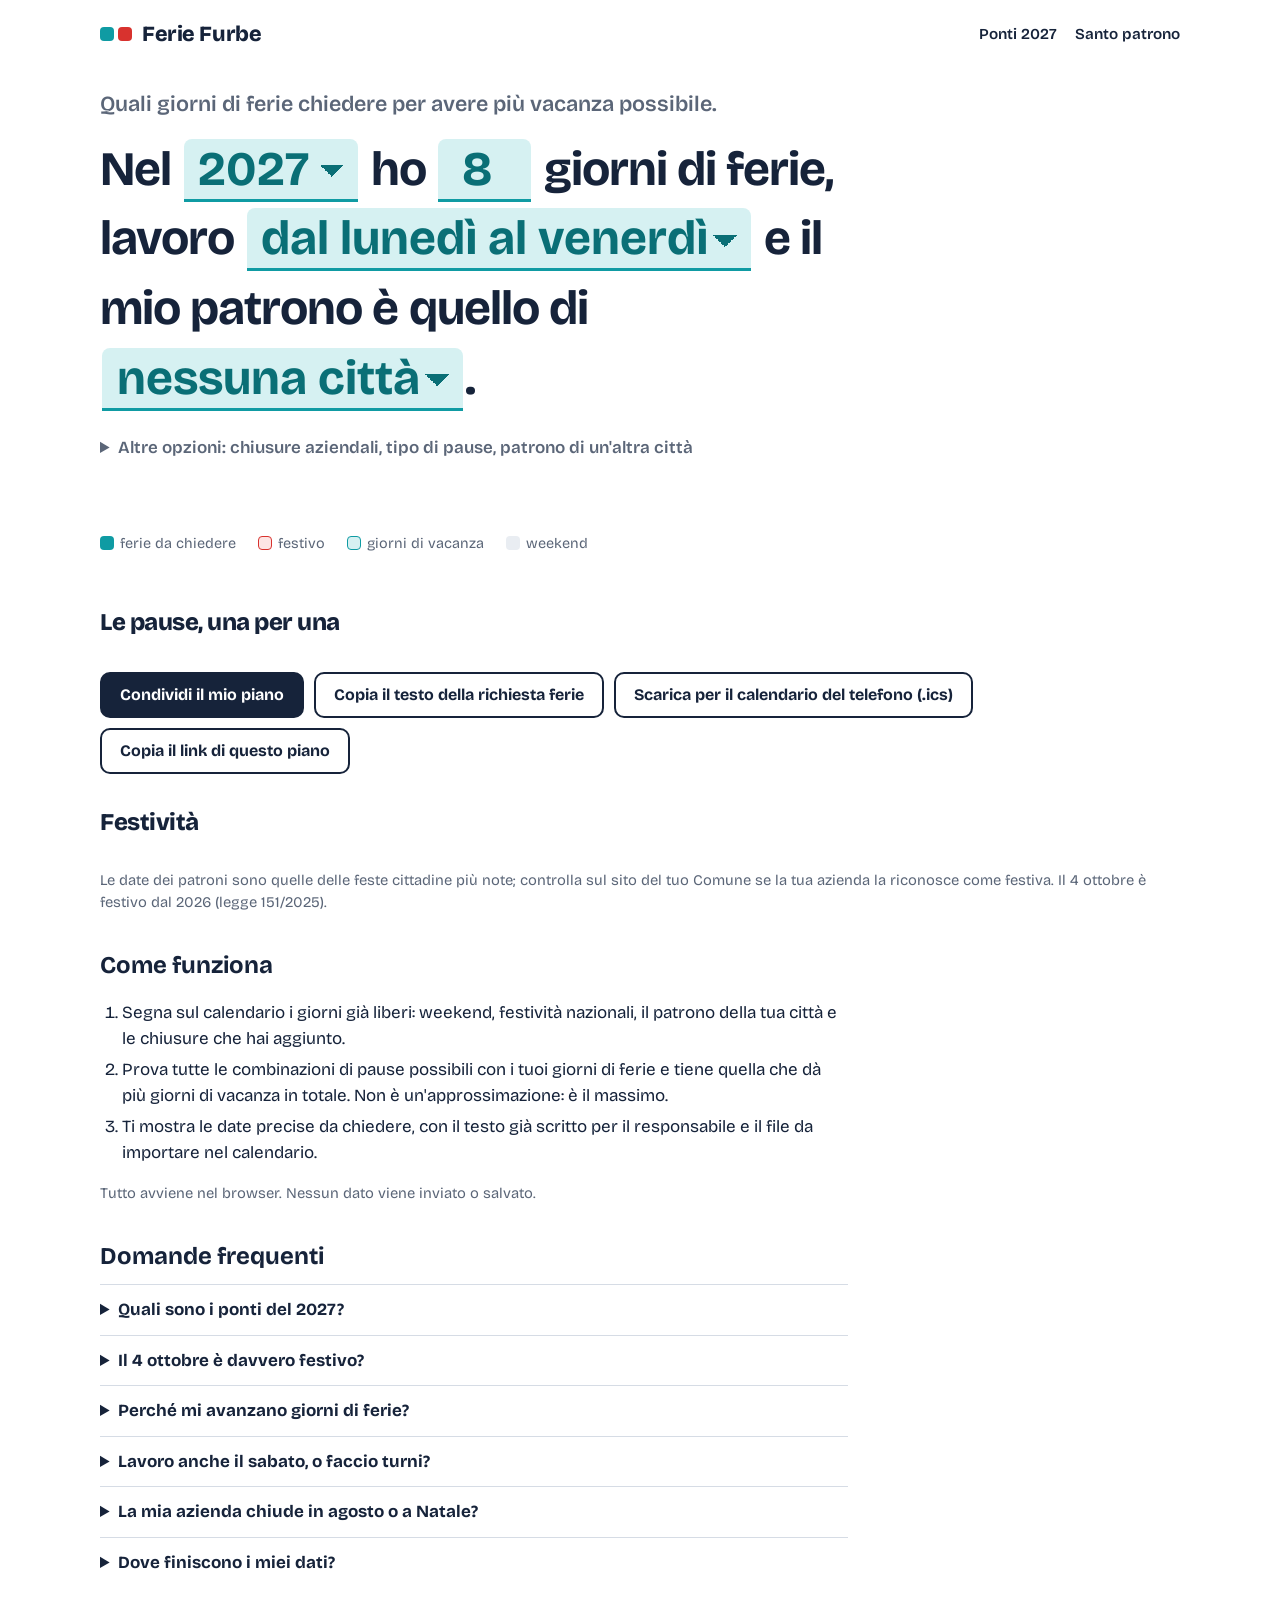
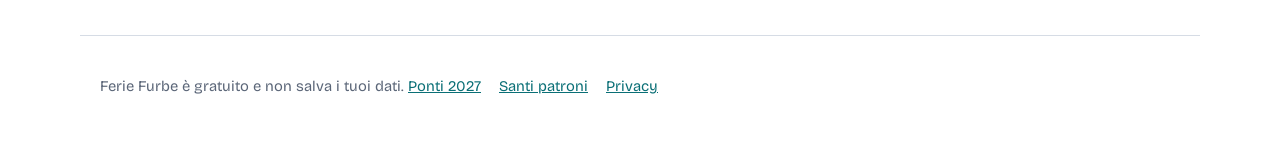
==== index.html @ 69b78f20 "Pubblica Ferie Furbe" ====
<!doctype html>
<html lang="it">
<head>
<meta charset="utf-8">
<meta name="viewport" content="width=device-width, initial-scale=1">
<title>Ponti 2027: calcola quali giorni di ferie chiedere</title>
<meta name="description" content="Scrivi quanti giorni di ferie hai e la tua città: Ferie Furbe ti dice quali giorni chiedere nel 2027 per avere il massimo di giorni di vacanza, con calendario, file per il telefono e testo per la richiesta. Gratis, senza registrazione.">
<link rel="canonical" href="https://strumentigratisitalia.github.io/ferie-furbe/">
<meta name="theme-color" content="#16233a">
<meta property="og:type" content="website">
<meta property="og:locale" content="it_IT">
<meta property="og:site_name" content="Ferie Furbe">
<meta property="og:title" content="Ponti 2027: quali giorni di ferie chiedere per il massimo di vacanza">
<meta property="og:description" content="Metti i tuoi giorni di ferie e la tua città. Ti dice quali date chiedere, con calendario e testo pronto per la richiesta.">
<meta property="og:url" content="https://strumentigratisitalia.github.io/ferie-furbe/">
<meta property="og:image" content="https://strumentigratisitalia.github.io/ferie-furbe/og.png">
<meta name="twitter:card" content="summary_large_image">
<link rel="icon" href="favicon.svg" type="image/svg+xml">
<link rel="preconnect" href="https://fonts.googleapis.com">
<link rel="preconnect" href="https://fonts.gstatic.com" crossorigin>
<link href="https://fonts.googleapis.com/css2?family=Bricolage+Grotesque:opsz,wght@12..96,400..800&display=swap" rel="stylesheet">
<link rel="stylesheet" href="style.css">
<script type="application/ld+json">
{
  "@context": "https://schema.org",
  "@type": "WebApplication",
  "name": "Ferie Furbe",
  "url": "https://strumentigratisitalia.github.io/ferie-furbe/",
  "applicationCategory": "UtilitiesApplication",
  "operatingSystem": "Qualsiasi browser",
  "inLanguage": "it",
  "description": "Calcolatore gratuito dei ponti e del piano ferie ottimale per il 2027 (e 2026, 2028): festività nazionali, santo patrono, settimana lavorativa e chiusure aziendali. Restituisce le date precise da chiedere, un calendario, un file .ics e il testo della richiesta ferie.",
  "offers": { "@type": "Offer", "price": "0", "priceCurrency": "EUR" }
}
</script>
<script type="application/ld+json">
{
  "@context": "https://schema.org",
  "@type": "FAQPage",
  "mainEntity": [
    {"@type": "Question", "name": "Quali sono i ponti del 2027?", "acceptedAnswer": {"@type": "Answer", "text": "Nel 2027 i ponti più convenienti sono: 1-6 gennaio (Capodanno venerdì, Epifania mercoledì: con 2 giorni di ferie si fanno 6 giorni), Pasqua 28 marzo con Pasquetta il 29, 2 giugno mercoledì (2 ferie per 5 giorni), 4 ottobre lunedì (weekend lungo gratis), 1 novembre lunedì (weekend lungo gratis), 8 dicembre mercoledì (2 ferie per 5 giorni). Il 25 aprile e il 15 agosto cadono di domenica, il 1° maggio e Natale di sabato."}},
    {"@type": "Question", "name": "Il 4 ottobre è festivo?", "acceptedAnswer": {"@type": "Answer", "text": "Sì, dal 2026. La legge 8 ottobre 2025 n. 151 ha reintrodotto la festa nazionale di San Francesco d'Assisi. Nel 2027 il 4 ottobre cade di lunedì."}},
    {"@type": "Question", "name": "Come funziona il calcolo?", "acceptedAnswer": {"@type": "Answer", "text": "Il sito considera tutti i giorni dell'anno, segna weekend, festività nazionali, patrono e chiusure aziendali, e con un algoritmo esatto (programmazione dinamica) sceglie l'insieme di pause che dà più giorni di vacanza con i giorni di ferie disponibili."}},
    {"@type": "Question", "name": "I miei dati vengono salvati?", "acceptedAnswer": {"@type": "Answer", "text": "No. Il calcolo avviene nel browser e non c'è nessun server che riceve i dati. Il link che condividi contiene solo i parametri che hai scelto."}}
  ]
}
</script>
</head>
<body>
<a class="skip" href="#frase-form">Vai al calcolo</a>

<header class="top">
  <a class="brand" href="./"><i aria-hidden="true"></i>Ferie Furbe</a>
  <nav><a href="ponti-2027/">Ponti 2027</a><a href="santo-patrono/">Santo patrono</a></nav>
</header>

<main>
  <section class="hero">
    <h1>Quali giorni di ferie chiedere per avere più vacanza possibile.</h1>
    <form id="form" novalidate>
      <p class="frase-form" id="frase-form">Nel
        <select id="anno" class="campo" aria-label="Anno"><option>2026</option><option selected>2027</option><option>2028</option></select>
        ho <input id="ferie" class="campo" type="number" inputmode="numeric" min="0" max="60" value="8" aria-label="Giorni di ferie disponibili"> giorni di ferie, lavoro
        <select id="settimana" class="campo" aria-label="Settimana lavorativa"><option value="5">dal lunedì al venerdì</option><option value="6">dal lunedì al sabato</option></select>
        e il mio patrono è quello di <select id="citta" class="campo" aria-label="Città per il santo patrono"><option value="">nessuna città</option></select>.
      </p>

      <p class="risultato" id="frase" aria-live="polite"></p>
      <p id="err" class="err" role="alert" hidden></p>

      <details class="opzioni">
        <summary>Altre opzioni: chiusure aziendali, tipo di pause, patrono di un'altra città</summary>
        <div class="opz-grid">
          <label>Preferisco
            <select id="strategia">
              <option value="mix">Un mix: pause da 4 a 16 giorni</option>
              <option value="brevi">Tanti ponti brevi (3-5 giorni)</option>
              <option value="lunghe">Poche vacanze lunghe (9 giorni o più)</option>
            </select>
          </label>
          <label>Chiusure aziendali o giorni già liberi <small>(es. 24/12, 31/12, 16/8)</small>
            <textarea id="chiusure" placeholder="24/12, 31/12"></textarea>
          </label>
          <label hidden>Data del patrono <small>(giorno/mese)</small>
            <input id="patronoData" placeholder="es. 19/9">
          </label>
          <label class="check"><input type="checkbox" id="pentecoste"> Lunedì di Pentecoste festivo (Alto Adige)</label>
        </div>
      </details>
    </form>
  </section>

  <section id="risultato" aria-labelledby="cal-h">
    <h2 id="cal-h" class="visually-hidden" style="position:absolute;left:-999px">Calendario dell'anno</h2>
    <div class="anno-cal" id="calendario"></div>
    <p class="legenda"><span><i style="background:var(--mare)"></i>ferie da chiedere</span><span><i style="background:var(--rosso-chiaro);border:1px solid var(--rosso)"></i>festivo</span><span><i style="background:var(--mare-chiaro);border:1px solid var(--mare)"></i>giorni di vacanza</span><span><i style="background:var(--libero)"></i>weekend</span></p>
  </section>

  <section class="sezione" aria-labelledby="pause-h">
    <h2 id="pause-h">Le pause, una per una</h2>
    <ol class="pause" id="pause"></ol>
    <div class="azioni" id="azioni" hidden>
      <button type="button" class="btn btn-primario" id="condividi">Condividi il mio piano</button>
      <button type="button" class="btn" id="copiaRichiesta">Copia il testo della richiesta ferie</button>
      <button type="button" class="btn" id="scaricaIcs">Scarica per il calendario del telefono (.ics)</button>
      <button type="button" class="btn" id="copiaLink">Copia il link di questo piano</button>
    </div>
    <div id="gratis-box" hidden>
      <h3 style="margin:24px 0 6px;font-size:1.1rem">Weekend lunghi senza spendere ferie</h3>
      <ul class="gratis" id="gratis"></ul>
    </div>
  </section>

  <section class="sezione" aria-labelledby="festivi-h">
    <h2 id="festivi-h">Festività</h2>
    <ul class="festivi" id="festivi"></ul>
    <p class="hint">Le date dei patroni sono quelle delle feste cittadine più note; controlla sul sito del tuo Comune se la tua azienda la riconosce come festiva. Il 4 ottobre è festivo dal 2026 (legge 151/2025).</p>
  </section>

  <section class="testo" aria-labelledby="how-h">
    <h2 id="how-h">Come funziona</h2>
    <ol>
      <li>Segna sul calendario i giorni già liberi: weekend, festività nazionali, il patrono della tua città e le chiusure che hai aggiunto.</li>
      <li>Prova tutte le combinazioni di pause possibili con i tuoi giorni di ferie e tiene quella che dà più giorni di vacanza in totale. Non è un'approssimazione: è il massimo.</li>
      <li>Ti mostra le date precise da chiedere, con il testo già scritto per il responsabile e il file da importare nel calendario.</li>
    </ol>
    <p class="hint">Tutto avviene nel browser. Nessun dato viene inviato o salvato.</p>
  </section>

  <section class="testo faq" aria-labelledby="faq-h">
    <h2 id="faq-h">Domande frequenti</h2>
    <details><summary>Quali sono i ponti del 2027?</summary><p>I migliori: 1-6 gennaio (Capodanno venerdì ed Epifania mercoledì: con 2 ferie fai 6 giorni), Pasqua il 28 marzo con Pasquetta il 29, 2 giugno mercoledì (2 ferie per 5 giorni), 4 ottobre e 1° novembre di lunedì (weekend lunghi gratis), 8 dicembre mercoledì (2 ferie per 5 giorni). Il 25 aprile e Ferragosto cadono di domenica, il 1° maggio e Natale di sabato. Tutto nella <a href="ponti-2027/">pagina sui ponti 2027</a>.</p></details>
    <details><summary>Il 4 ottobre è davvero festivo?</summary><p>Sì, dal 2026: la legge 8 ottobre 2025 n. 151 ha reintrodotto la festa nazionale di San Francesco. Nel 2027 cade di lunedì.</p></details>
    <details><summary>Perché mi avanzano giorni di ferie?</summary><p>Perché con quelli in più non si otterrebbe nessuna pausa che rientra nel tipo scelto (per esempio pause da almeno 4 giorni). Puoi scegliere "Tanti ponti brevi" per usarli tutti, oppure tenerli per imprevisti.</p></details>
    <details><summary>Lavoro anche il sabato, o faccio turni?</summary><p>Puoi scegliere la settimana dal lunedì al sabato. Per i turni il calcolo non è preciso, perché i riposi cambiano ogni settimana.</p></details>
    <details><summary>La mia azienda chiude in agosto o a Natale?</summary><p>Scrivi quei giorni tra le chiusure aziendali: vengono trattati come già liberi e non ti costano ferie.</p></details>
    <details><summary>Dove finiscono i miei dati?</summary><p>Da nessuna parte. Il calcolo avviene sul tuo telefono o computer. Il link che condividi contiene solo i parametri che hai scelto, non il tuo nome.</p></details>
  </section>
</main>

<footer class="foot">
  <p>Ferie Furbe è gratuito e non salva i tuoi dati. <a href="ponti-2027/">Ponti 2027</a> <a href="santo-patrono/">Santi patroni</a> <a href="privacy/">Privacy</a></p>
</footer>
<p id="toast" class="toast" role="status" hidden></p>

<script src="festivita.js"></script>
<script src="ottimizza.js"></script>
<script src="app.js"></script>
</body>
</html>
---- style.css ----
:root {
  --ink: #16233a;
  --ink-2: #5b6678;
  --bg: #ffffff;
  --bg-2: #f3f5f8;
  --line: #d6dce5;
  --rosso: #d8322e;
  --rosso-chiaro: #fde5e4;
  --mare: #0f9ba3;
  --mare-scuro: #0a6f76;
  --mare-chiaro: #d6f1f2;
  --libero: #e9edf2;
  --font: "Bricolage Grotesque", system-ui, -apple-system, "Segoe UI", sans-serif;
}

* { box-sizing: border-box; }
html { scroll-behavior: smooth; }
@media (prefers-reduced-motion: reduce) { html { scroll-behavior: auto; } *, *::before, *::after { animation: none !important; transition: none !important; } }

body { margin: 0; font: 400 1.0625rem/1.5 var(--font); color: var(--ink); background: var(--bg); -webkit-font-smoothing: antialiased; }
a { color: var(--mare-scuro); }
:focus-visible { outline: 3px solid var(--mare); outline-offset: 2px; border-radius: 4px; }
.skip { position: absolute; left: -999px; }
.skip:focus { left: 16px; top: 16px; background: var(--ink); color: #fff; padding: 8px 12px; z-index: 9; }

.top { display: flex; justify-content: space-between; align-items: center; gap: 16px; max-width: 1120px; margin: 0 auto; padding: 18px 20px; }
.brand { font-weight: 800; font-size: 1.35rem; text-decoration: none; color: var(--ink); letter-spacing: -.02em; display: inline-flex; align-items: center; gap: 10px; }
.brand i { width: 14px; height: 14px; border-radius: 4px; background: var(--mare); display: inline-block; box-shadow: 18px 0 0 var(--rosso); margin-right: 18px; }
.top nav { display: flex; gap: 18px; font-weight: 600; font-size: .95rem; }
.top nav a { text-decoration: none; color: var(--ink); }
.top nav a:hover { text-decoration: underline; }

main { max-width: 1120px; margin: 0 auto; padding: 0 20px 48px; }

/* Frase-modulo */
.hero { padding: 20px 0 8px; }
.hero h1 { font-size: clamp(1.1rem, 2.2vw, 1.35rem); font-weight: 600; color: var(--ink-2); margin: 0 0 14px; }
.frase-form { font-size: clamp(1.6rem, 4.6vw, 3rem); font-weight: 700; line-height: 1.45; letter-spacing: -.02em; max-width: 24ch; margin: 0; text-wrap: pretty; }
.frase-form .campo {
  display: inline-block; vertical-align: baseline; font: inherit; color: var(--mare-scuro); background: var(--mare-chiaro);
  border: 0; border-bottom: 3px solid var(--mare); border-radius: 8px 8px 0 0; padding: 0 .3em; margin: 0 .05em; min-height: 0; line-height: 1.25;
  width: auto; max-width: 100%; cursor: pointer;
}
.frase-form select.campo { appearance: none; -webkit-appearance: none; padding-right: .9em; background-image: linear-gradient(45deg, transparent 50%, var(--mare-scuro) 50%), linear-gradient(135deg, var(--mare-scuro) 50%, transparent 50%); background-position: calc(100% - .55em) 55%, calc(100% - .3em) 55%; background-size: .25em .25em; background-repeat: no-repeat; }
.frase-form input.campo { width: 3ch; text-align: center; }
.frase-form .campo:focus { outline: 3px solid var(--mare); outline-offset: 2px; }
#citta.campo { max-width: 12ch; text-overflow: ellipsis; }

.risultato { margin: 22px 0 8px; font-size: clamp(1.2rem, 2.6vw, 1.6rem); line-height: 1.4; max-width: 44ch; }
.risultato b { color: var(--mare-scuro); }
.err { color: var(--rosso); font-weight: 600; }

details.opzioni { margin: 14px 0 26px; }
details.opzioni summary { cursor: pointer; font-weight: 600; color: var(--ink-2); }
.opz-grid { display: grid; grid-template-columns: repeat(auto-fit, minmax(240px, 1fr)); gap: 16px; margin-top: 14px; }
label { display: block; font-weight: 600; font-size: .95rem; }
label small { font-weight: 400; color: var(--ink-2); }
.opz-grid input, .opz-grid select, .opz-grid textarea { display: block; width: 100%; margin-top: 6px; font: inherit; font-size: 1rem; padding: 10px 12px; border: 2px solid var(--line); border-radius: 10px; background: #fff; min-height: 46px; color: var(--ink); }
.opz-grid textarea { min-height: 70px; resize: vertical; }
.check { display: flex; gap: 10px; align-items: center; font-weight: 600; }
.check input { width: 22px; height: 22px; margin: 0; }

/* Calendario annuale */
.anno-cal { display: grid; grid-template-columns: repeat(4, 1fr); gap: 18px 22px; padding: 22px 0 10px; }
.mese h3 { margin: 0 0 6px; font-size: 1rem; font-weight: 700; text-transform: capitalize; }
.griglia { display: grid; grid-template-columns: repeat(7, 1fr); gap: 3px; }
.griglia span { aspect-ratio: 1; display: grid; place-items: center; font-size: .78rem; border-radius: 6px; background: #fff; color: var(--ink); border: 1px solid transparent; }
.griglia .libero { background: var(--libero); color: var(--ink-2); }
.griglia .festivo { background: var(--rosso-chiaro); color: var(--rosso); font-weight: 700; }
.griglia .pausa { border-color: var(--mare); }
.griglia .festivo.pausa { background: var(--rosso); color: #fff; }
.griglia .libero.pausa { background: var(--mare-chiaro); color: var(--mare-scuro); }
.griglia .ferie { background: var(--mare); color: #fff; font-weight: 800; }
.legenda { display: flex; flex-wrap: wrap; gap: 14px 22px; font-size: .9rem; color: var(--ink-2); margin: 6px 0 20px; }
.legenda i { display: inline-block; width: 14px; height: 14px; border-radius: 4px; vertical-align: -2px; margin-right: 6px; }

/* Pause */
.sezione { padding: 30px 0 0; }
.sezione h2 { font-size: 1.5rem; font-weight: 800; letter-spacing: -.02em; margin: 0 0 14px; }
.pause { list-style: none; padding: 0; margin: 0; display: grid; gap: 10px; }
.pause li { display: grid; grid-template-columns: 1.3fr .6fr 2fr; gap: 10px 18px; align-items: baseline; padding: 14px 16px; border: 1px solid var(--line); border-left: 6px solid var(--mare); border-radius: 10px; background: var(--bg-2); }
.p-date { font-weight: 700; }
.freccia { color: var(--ink-2); font-weight: 400; }
.p-tot b { font-size: 1.5rem; color: var(--mare-scuro); }
.p-ferie { color: var(--ink-2); font-size: .95rem; }
.gratis { padding-left: 1.2em; color: var(--ink-2); }
.azioni { display: flex; flex-wrap: wrap; gap: 10px; margin-top: 18px; }
.btn { display: inline-flex; align-items: center; justify-content: center; gap: 8px; font: 700 1rem/1 var(--font); padding: 13px 18px; border-radius: 10px; border: 2px solid var(--ink); background: #fff; color: var(--ink); cursor: pointer; min-height: 46px; text-decoration: none; }
.btn:hover { background: var(--bg-2); }
.btn-primario { background: var(--ink); color: #fff; }
.btn-primario:hover { background: #22324f; }
.hint { color: var(--ink-2); font-size: .92rem; }

.festivi { list-style: none; padding: 0; margin: 0; columns: 2; column-gap: 32px; }
.festivi li { display: flex; justify-content: space-between; gap: 12px; padding: 7px 0; border-bottom: 1px solid var(--line); break-inside: avoid; font-size: .97rem; }
.festivi small { color: var(--ink-2); }

.testo { max-width: 68ch; }
.testo h2 { font-size: 1.5rem; margin: 34px 0 10px; }
.testo h3 { font-size: 1.15rem; margin: 22px 0 6px; }
.testo ol, .testo ul { padding-left: 1.3em; }
.testo li { margin-bottom: 6px; }
.faq details { border-top: 1px solid var(--line); padding: 12px 0; }
.faq summary { font-weight: 700; cursor: pointer; }
.faq p { margin: 8px 0 0; color: #2d3748; }

table.tab { border-collapse: collapse; width: 100%; font-size: .97rem; }
table.tab th, table.tab td { text-align: left; padding: 9px 8px; border-bottom: 1px solid var(--line); vertical-align: top; }
table.tab th { font-weight: 700; }
.tab .we { color: var(--ink-2); }

.toast { position: fixed; left: 50%; bottom: 20px; transform: translateX(-50%); background: var(--ink); color: #fff; padding: 12px 18px; border-radius: 10px; font-weight: 600; z-index: 5; max-width: calc(100% - 32px); text-align: center; }

.foot { max-width: 1120px; margin: 0 auto; padding: 24px 20px 44px; font-size: .92rem; color: var(--ink-2); border-top: 1px solid var(--line); }
.foot a { margin-right: 14px; }

@media (max-width: 900px) { .anno-cal { grid-template-columns: repeat(3, 1fr); } }
@media (max-width: 640px) {
  .anno-cal { grid-template-columns: repeat(2, 1fr); gap: 14px; }
  .griglia span { font-size: .72rem; border-radius: 4px; }
  .pause li { grid-template-columns: 1fr; gap: 4px; }
  .festivi { columns: 1; }
  .frase-form { max-width: none; }
  .btn { width: 100%; }
}
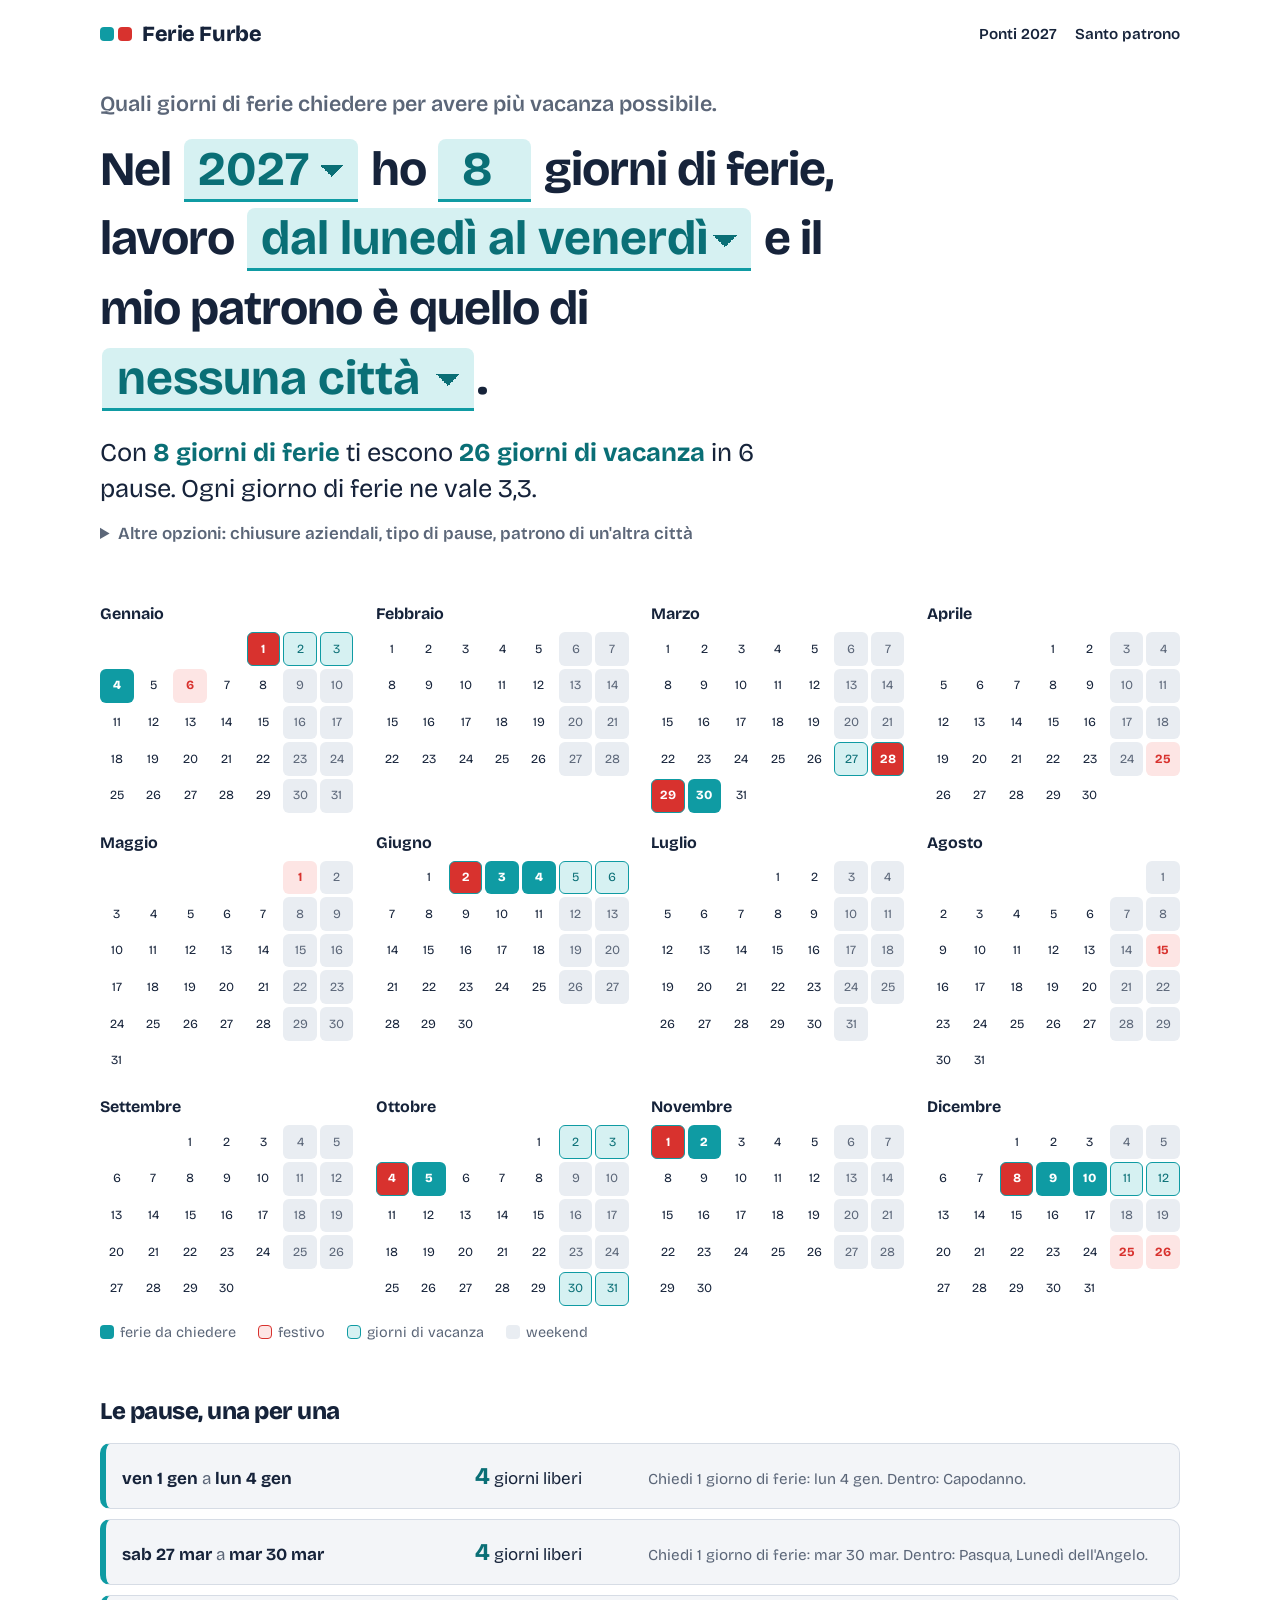
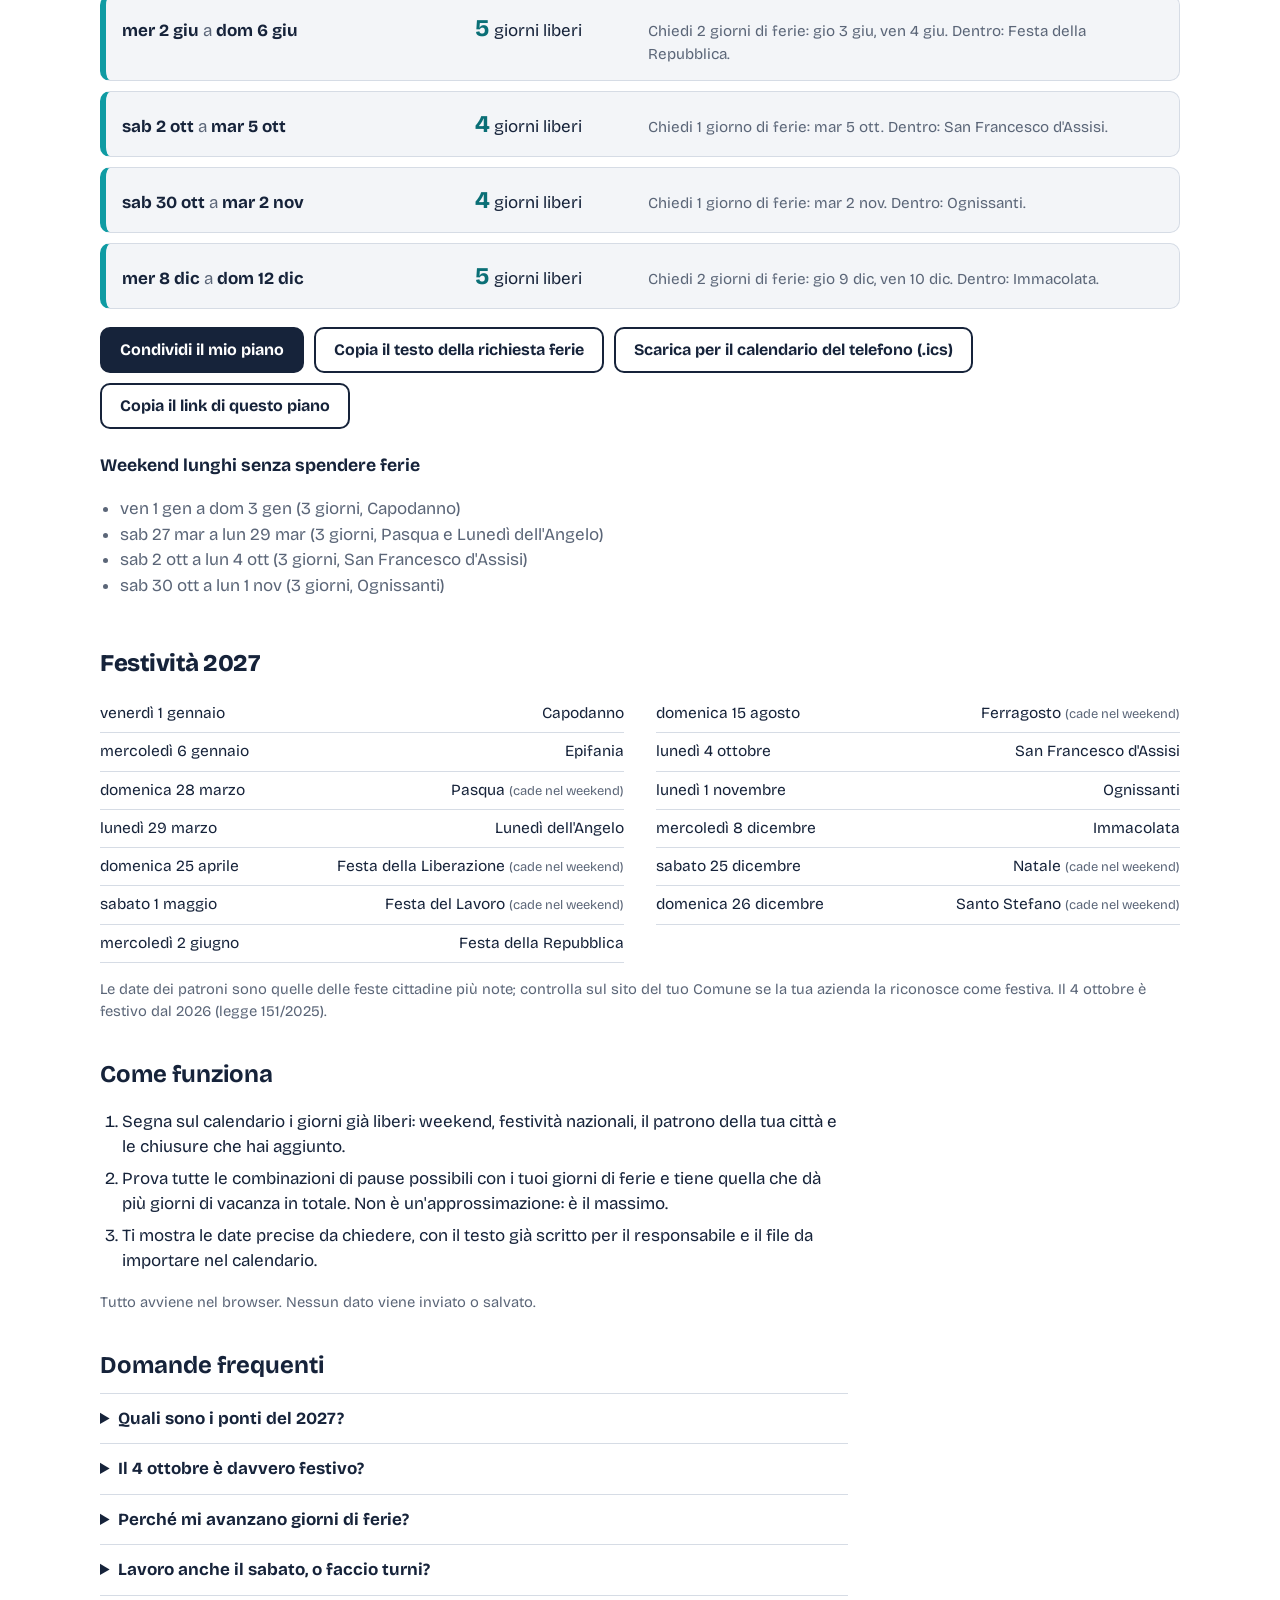
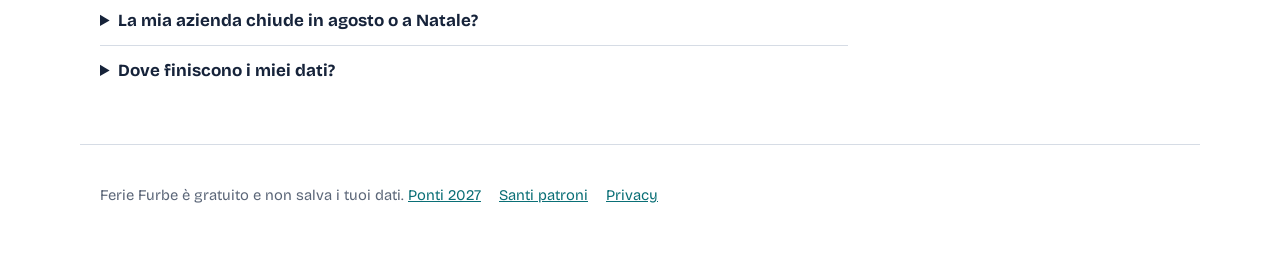
==== commit f0030499: "Aggiunge il contatore visite GoatCounter" ====
--- a/index.html
+++ b/index.html
@@ -45,6 +45,7 @@
   ]
 }
 </script>
+<script data-goatcounter="https://strumentigratisitalia.goatcounter.com/count" async src="//gc.zgo.at/count.js"></script>
 </head>
 <body>
 <a class="skip" href="#frase-form">Vai al calcolo</a>
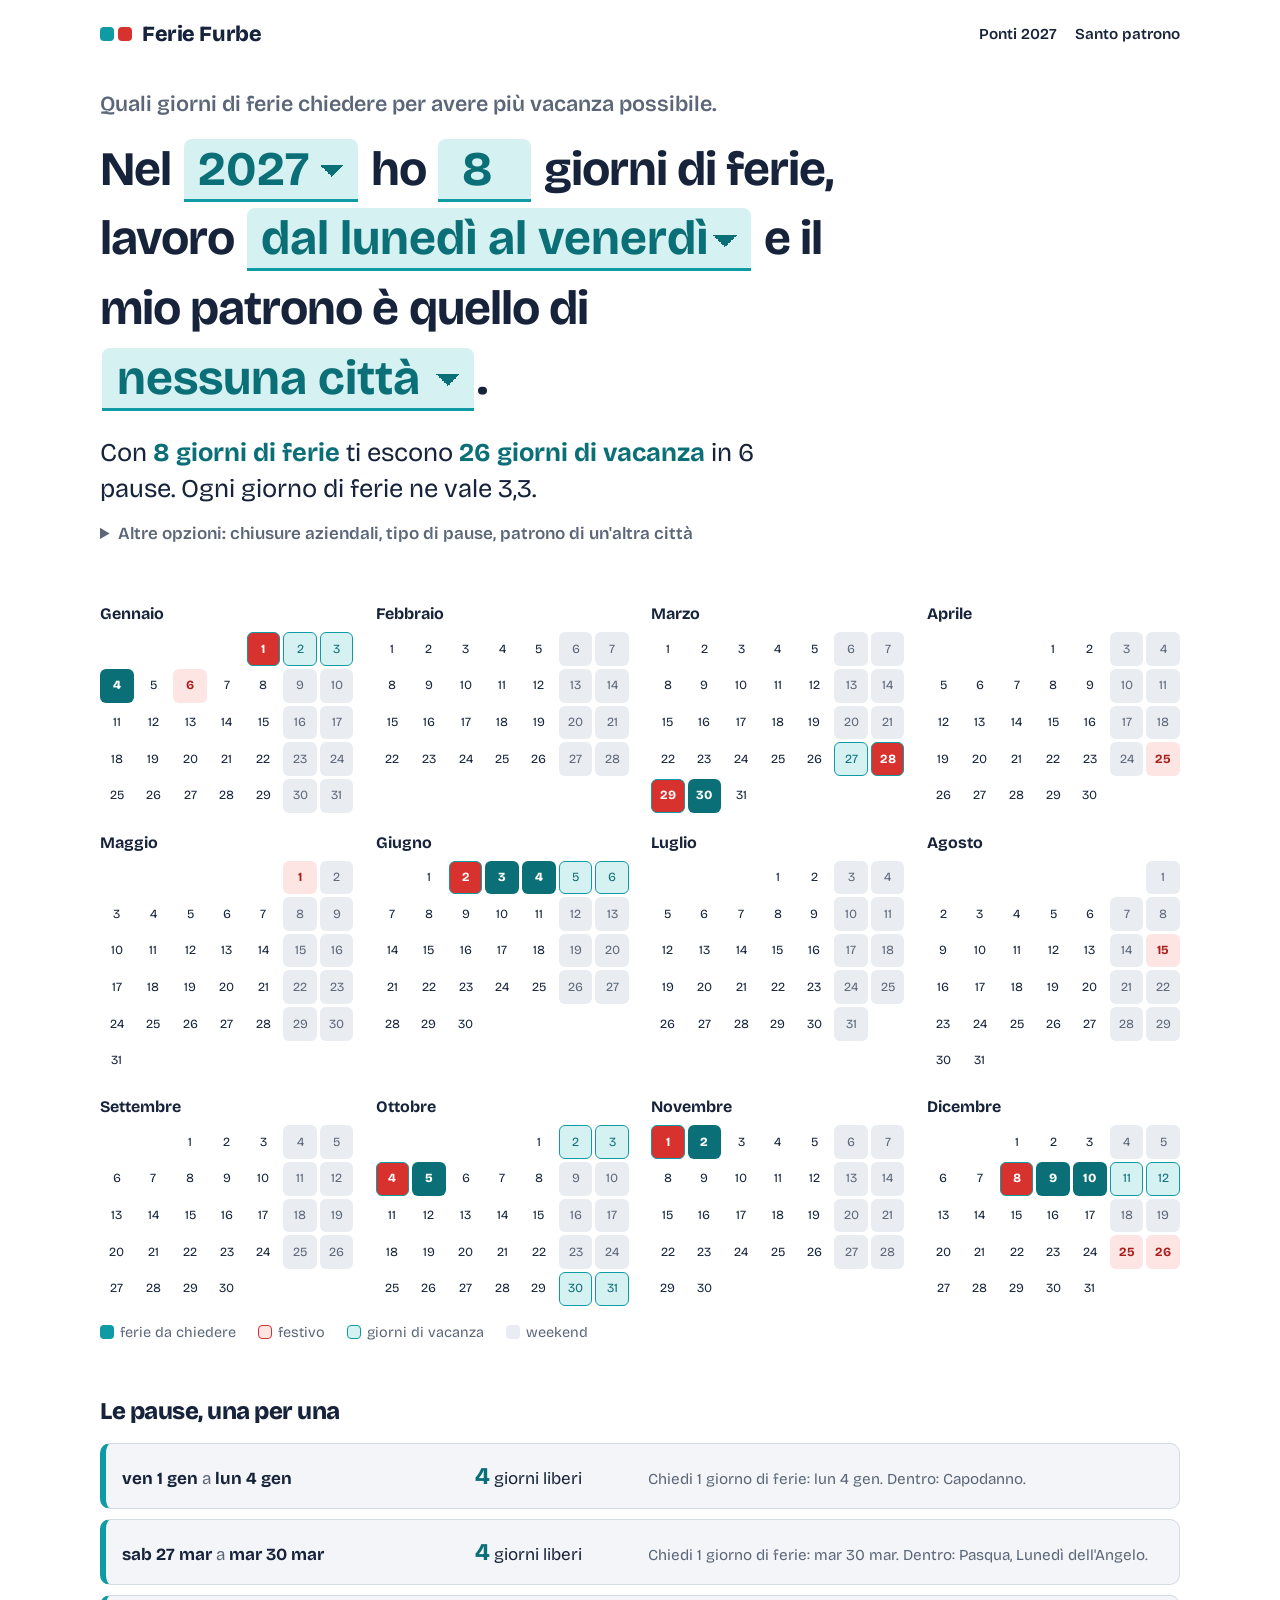
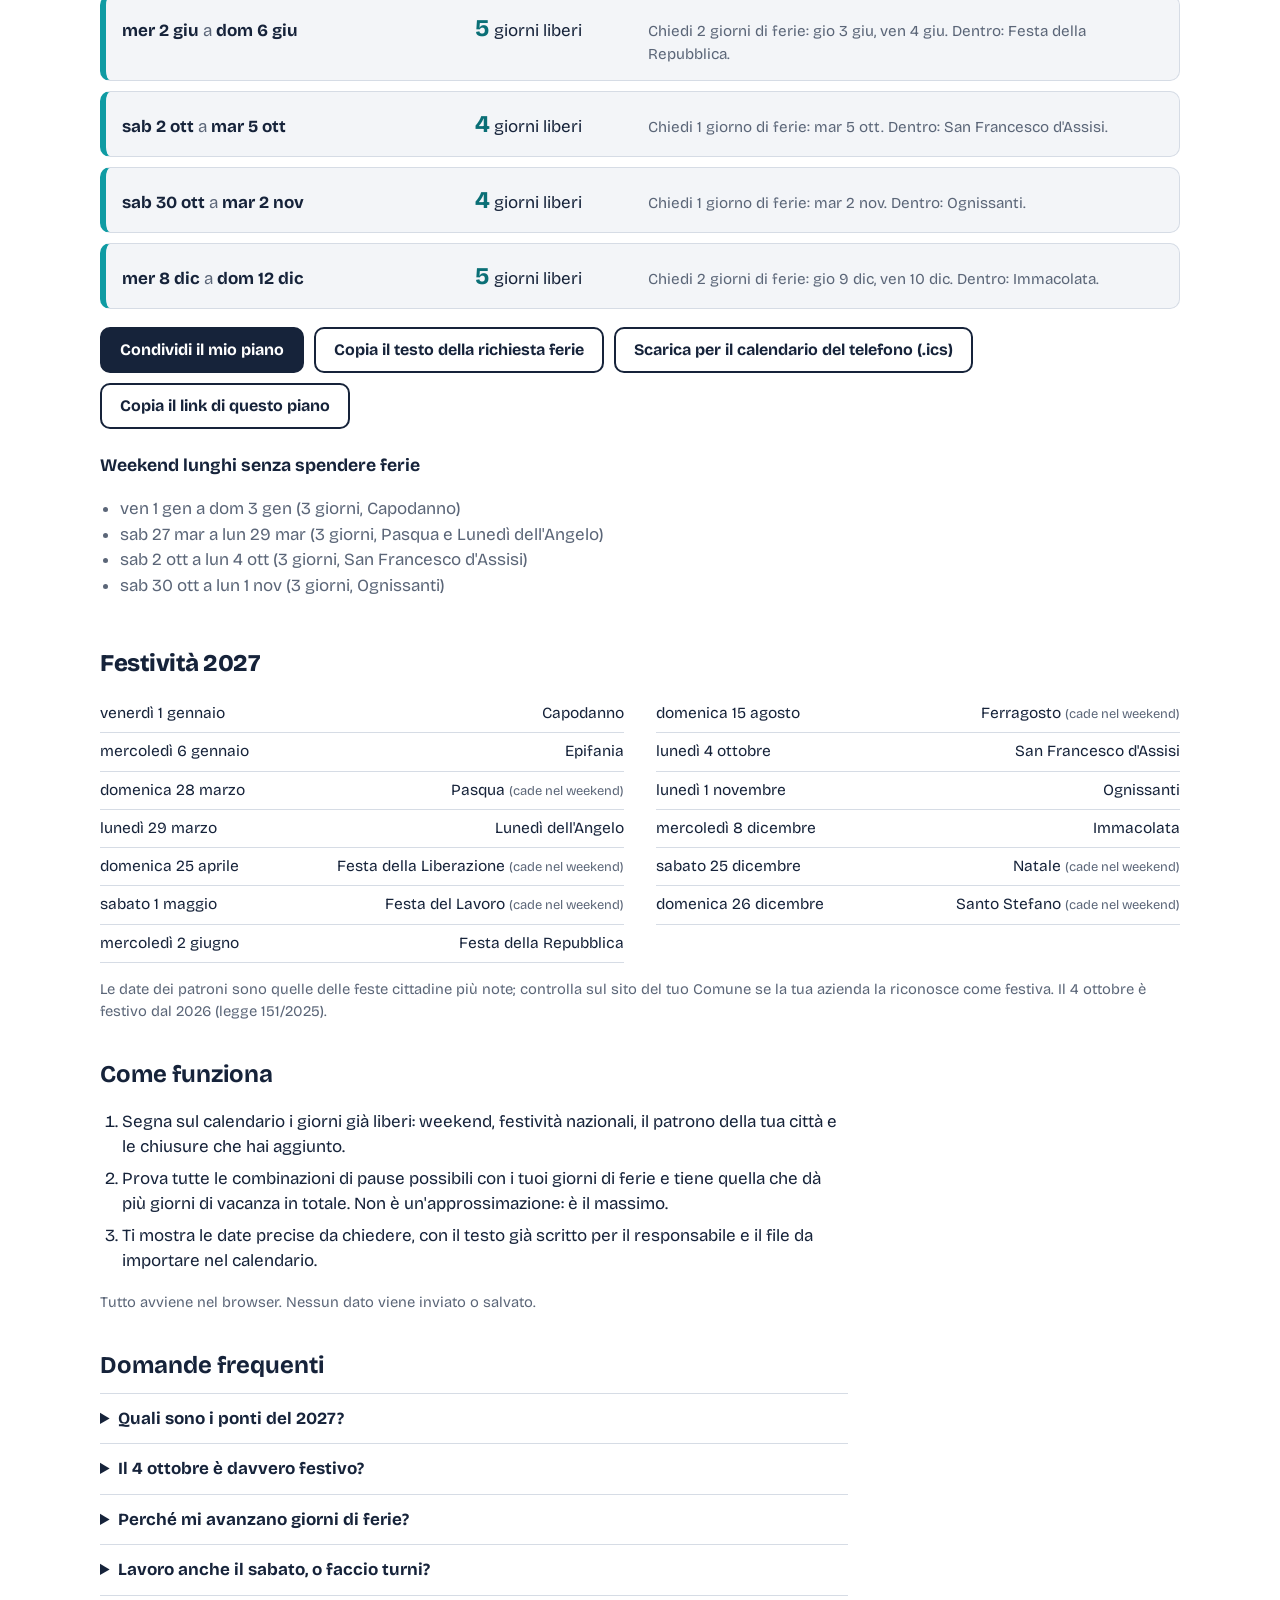
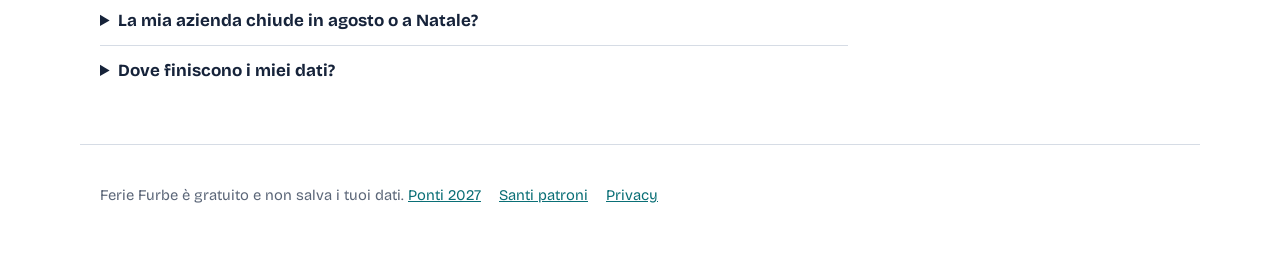
==== commit 3f59912f: "Migliora contrasto del calendario, tabelle scorrevoli su mobile, descrizioni più corte" ====
--- a/index.html
+++ b/index.html
@@ -4,14 +4,14 @@
 <meta charset="utf-8">
 <meta name="viewport" content="width=device-width, initial-scale=1">
 <title>Ponti 2027: calcola quali giorni di ferie chiedere</title>
-<meta name="description" content="Scrivi quanti giorni di ferie hai e la tua città: Ferie Furbe ti dice quali giorni chiedere nel 2027 per avere il massimo di giorni di vacanza, con calendario, file per il telefono e testo per la richiesta. Gratis, senza registrazione.">
+<meta name="description" content="Scrivi quanti giorni di ferie hai e la tua città: ti dice quali date chiedere nel 2027 per avere il massimo di vacanza. Gratis, senza registrazione.">
 <link rel="canonical" href="https://strumentigratisitalia.github.io/ferie-furbe/">
 <meta name="theme-color" content="#16233a">
 <meta property="og:type" content="website">
 <meta property="og:locale" content="it_IT">
 <meta property="og:site_name" content="Ferie Furbe">
 <meta property="og:title" content="Ponti 2027: quali giorni di ferie chiedere per il massimo di vacanza">
-<meta property="og:description" content="Metti i tuoi giorni di ferie e la tua città. Ti dice quali date chiedere, con calendario e testo pronto per la richiesta.">
+<meta property="og:description" content="Scrivi quanti giorni di ferie hai e la tua città: ti dice quali date chiedere nel 2027 per avere il massimo di vacanza. Gratis, senza registrazione.">
 <meta property="og:url" content="https://strumentigratisitalia.github.io/ferie-furbe/">
 <meta property="og:image" content="https://strumentigratisitalia.github.io/ferie-furbe/og.png">
 <meta name="twitter:card" content="summary_large_image">
--- a/style.css
+++ b/style.css
@@ -66,11 +66,11 @@
 .griglia { display: grid; grid-template-columns: repeat(7, 1fr); gap: 3px; }
 .griglia span { aspect-ratio: 1; display: grid; place-items: center; font-size: .78rem; border-radius: 6px; background: #fff; color: var(--ink); border: 1px solid transparent; }
 .griglia .libero { background: var(--libero); color: var(--ink-2); }
-.griglia .festivo { background: var(--rosso-chiaro); color: var(--rosso); font-weight: 700; }
+.griglia .festivo { background: var(--rosso-chiaro); color: #a8201c; font-weight: 700; }
 .griglia .pausa { border-color: var(--mare); }
 .griglia .festivo.pausa { background: var(--rosso); color: #fff; }
 .griglia .libero.pausa { background: var(--mare-chiaro); color: var(--mare-scuro); }
-.griglia .ferie { background: var(--mare); color: #fff; font-weight: 800; }
+.griglia .ferie { background: var(--mare-scuro); color: #fff; font-weight: 800; }
 .legenda { display: flex; flex-wrap: wrap; gap: 14px 22px; font-size: .9rem; color: var(--ink-2); margin: 6px 0 20px; }
 .legenda i { display: inline-block; width: 14px; height: 14px; border-radius: 4px; vertical-align: -2px; margin-right: 6px; }
 
@@ -104,6 +104,7 @@
 .faq summary { font-weight: 700; cursor: pointer; }
 .faq p { margin: 8px 0 0; color: #2d3748; }
 
+.scorri { overflow-x: auto; -webkit-overflow-scrolling: touch; }
 table.tab { border-collapse: collapse; width: 100%; font-size: .97rem; }
 table.tab th, table.tab td { text-align: left; padding: 9px 8px; border-bottom: 1px solid var(--line); vertical-align: top; }
 table.tab th { font-weight: 700; }
